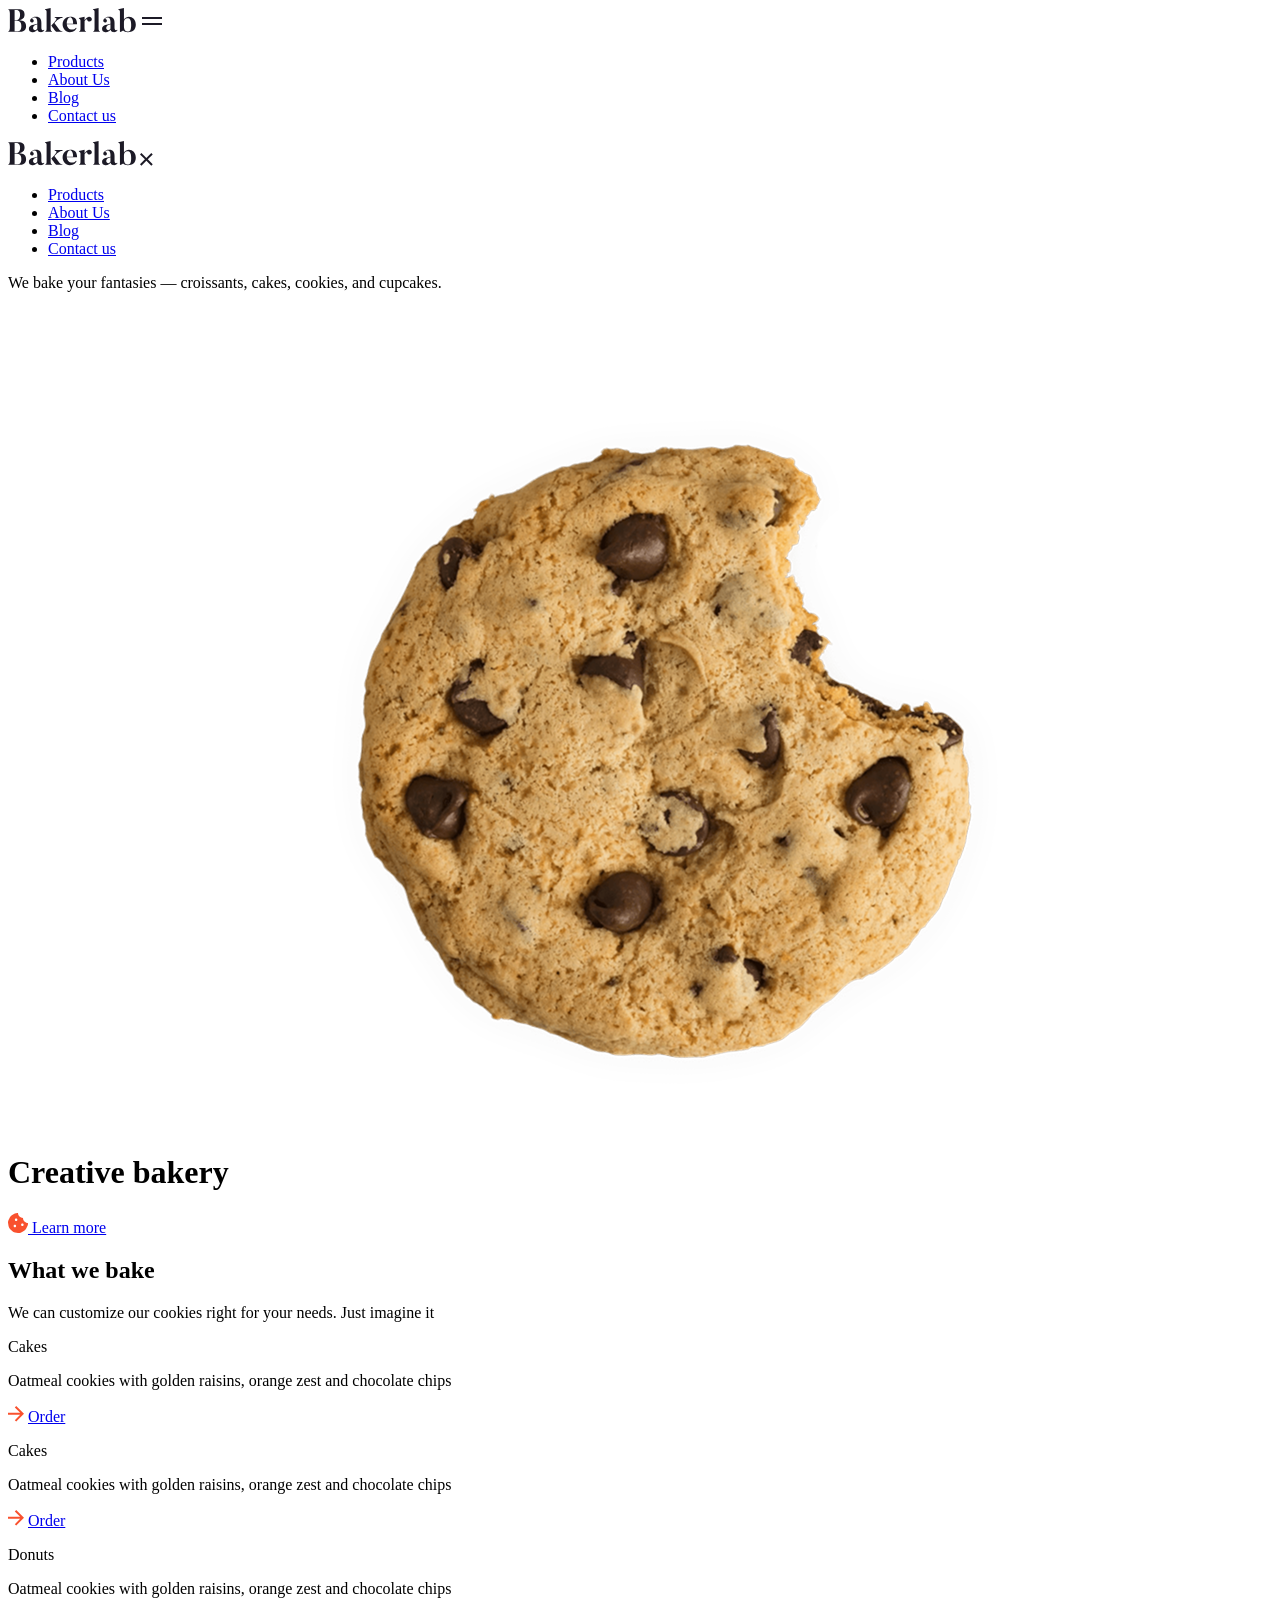
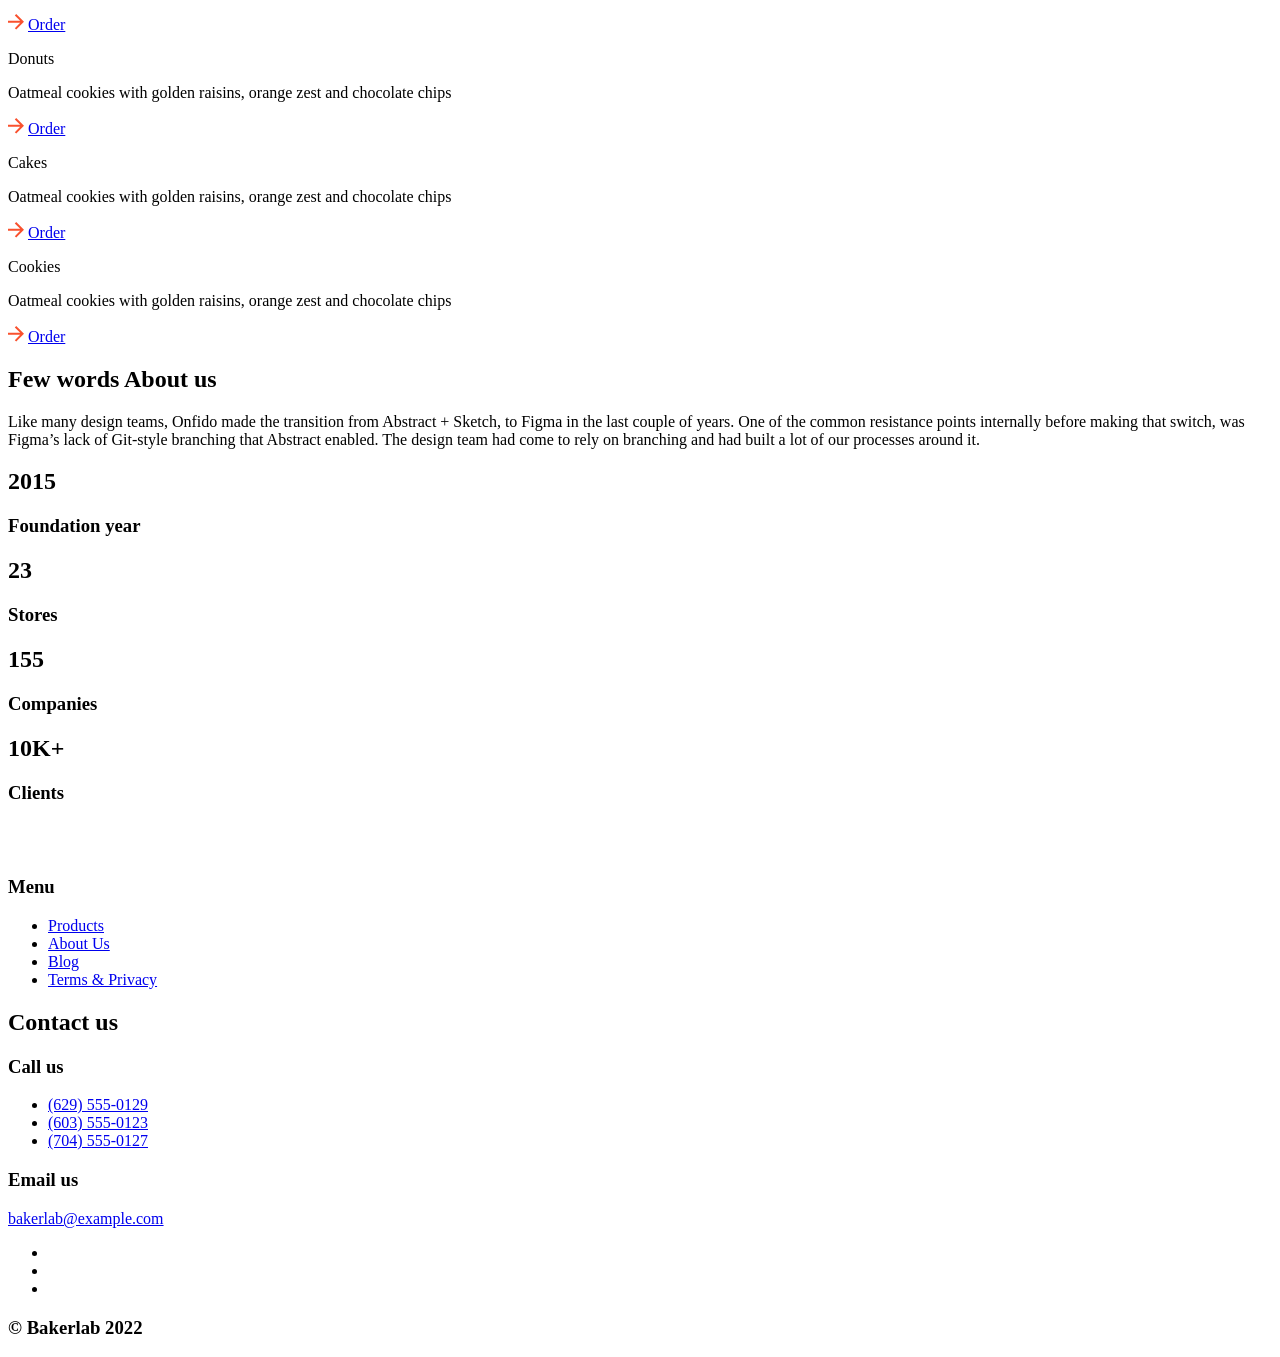
==== index.html @ 217f1217 "definitive solution 3" ====
<!doctype html>
<html lang="en">
  <head>
    <meta charset="UTF-8" />
    <meta
      name="viewport"
      content="width=device-width, initial-scale=1.0"
    />
    <script src="src/scripts/main.js"></script>
    <title>Creative Bakery</title>
    <link
      rel="stylesheet"
      href="src/styles/main.scss"
    />
    <link
      rel="icon"
      href="src/images/Icon-cookie.svg"
      type="image"
    />
    <link
      rel="preconnect"
      href="https://fonts.googleapis.com"
    />
    <link
      rel="preconnect"
      href="https://fonts.gstatic.com"
      crossorigin="anonymous"
    />
    <link
      href="https://fonts.googleapis.com/css2?family=Inter:ital,opsz,wght@0,14..32,100..900;1,14..32,100..900&family=Open+Sans:ital,wdth,wght@0,75..100,300..800;1,75..100,300..800&family=Poppins:ital,wght@0,100;0,200;0,300;0,400;0,500;0,600;0,700;0,800;0,900;1,100;1,200;1,300;1,400;1,500;1,600;1,700;1,800;1,900&family=Roboto:ital,wght@0,100..900;1,100..900&display=swap"
      rel="stylesheet"
    />
  </head>

  <body class="home body">
    <div class="top-bar top-bar--index">
      <header class="top-bar__header">
        <img
          class="top-bar__logo"
          src="src/images/Bakerlab.svg"
          alt="logo image"
        />
        <a href="#menu">
          <img
            class="top-bar__menu"
            src="src/images/Icon-menu.svg"
            alt="menu"
          />
        </a>
        <nav class="nav">
          <ul class="nav__list">
            <li class="nav__item">
              <a
                class="nav__link"
                href="#products"
              >
                Products
              </a>
            </li>
            <li class="nav__item">
              <a
                class="nav__link"
                href="#about"
              >
                About Us
              </a>
            </li>
            <li class="nav__item">
              <a
                class="nav__link"
                href="#products"
              >
                Blog
              </a>
            </li>
            <li class="nav__item nav__item--flex">
              <span class="nav__link-image"></span>

              <a
                class="nav__link nav__link--orange"
                href="#contact"
              >
                Contact us
              </a>
            </li>
          </ul>
        </nav>
      </header>
    </div>
    <aside
      class="menu page__menu"
      id="menu"
    >
      <div class="top-bar menu__top">
        <header class="top-bar__header">
          <img
            class="top-bar__logo"
            src="src/images/Bakerlab.svg"
            alt="logo"
          />
          <a
            class="menu__link"
            href="#"
          >
            <img
              class="top-bar__menu menu__icon-close"
              src="src/images/menuclose.svg"
              alt="menu close"
            />
          </a>
        </header>
      </div>
      <div class="menu__content">
        <nav class="menu__nav">
          <ul class="menu__list">
            <li class="menu__item">
              <a
                class="menu__link"
                href="#products"
              >
                Products
              </a>
            </li>
            <li class="menu__item">
              <a
                class="menu__link"
                href="#about"
              >
                About Us
              </a>
            </li>
            <li class="menu__item">
              <a
                class="menu__link"
                href="#"
              >
                Blog
              </a>
            </li>
            <li class="menu__item menu__item--flex">
              <span class="menu__link-image"></span>
              <a
                class="menu__link menu__link--orange"
                href="#contact"
              >
                Contact us
              </a>
            </li>
          </ul>
        </nav>
      </div>
    </aside>
    <div class="hero">
      <div class="hero__paragraph-container">
        <p class="hero__paragraph">
          We bake your fantasies — croissants, cakes, cookies, and cupcakes.
        </p>
      </div>

      <div class="hero__content">
        <h1 class="hero__title">
          Creative bakery
          <img
            class="hero__image"
            src="src/images/cookielogo.png"
            alt="cookie image"
          />
        </h1>
        <a
          href="#about"
          class="hero__button"
        >
          <img
            class="hero__image-button"
            src="src/images/Vector.svg"
            alt="cookie button"
          />
          Learn more
        </a>
      </div>
    </div>
    <main class="main">
      <section
        class="products"
        id="products"
      >
        <h2 class="products__title">What we bake</h2>
        <p class="products__paragraph">
          We can customize our cookies right for your needs. Just imagine it
        </p>
        <div class="products__content products__content--grid-1">
          <span class="products__image products__image--image-1"></span>
          <p class="products__type">Cakes</p>
          <p class="products__text">
            Oatmeal cookies with golden raisins, orange zest and chocolate chips
          </p>
          <div class="products__container-link">
            <img
              class="products__image-arrow"
              src="src/images/seta.svg"
              alt="arrow"
            />
            <a
              class="products__link products__link--orange"
              href="#"
            >
              Order
            </a>
          </div>
        </div>
        <div class="products__content products__content--grid-2">
          <span class="products__image products__image--image-2"></span>
          <p class="products__type">Cakes</p>
          <p class="products__text">
            Oatmeal cookies with golden raisins, orange zest and chocolate chips
          </p>
          <div class="products__container-link">
            <img
              class="products__image-arrow"
              src="src/images/seta.svg"
              alt="arrow"
            />
            <a
              class="products__link products__link--orange"
              href="#"
            >
              Order
            </a>
          </div>
        </div>
        <div class="products__content products__content--grid-3">
          <span class="products__image products__image--image-3"></span>
          <p class="products__type">Donuts</p>
          <p class="products__text">
            Oatmeal cookies with golden raisins, orange zest and chocolate chips
          </p>
          <div class="products__container-link">
            <img
              class="products__image-arrow"
              src="src/images/seta.svg"
              alt="arrow"
            />
            <a
              class="products__link products__link--orange"
              href="#"
            >
              Order
            </a>
          </div>
        </div>
        <div class="products__content products__content--grid-4">
          <span class="products__image products__image--image-4"></span>
          <p class="products__type">Donuts</p>
          <p class="products__text">
            Oatmeal cookies with golden raisins, orange zest and chocolate chips
          </p>
          <div class="products__container-link">
            <img
              class="products__image-arrow"
              src="src/images/seta.svg"
              alt="arrow"
            />
            <a
              class="products__link products__link--orange"
              href="#"
            >
              Order
            </a>
          </div>
        </div>
        <div class="products__content products__content--grid-5">
          <span class="products__image products__image--image-5"></span>
          <p class="products__type">Cakes</p>
          <p class="products__text">
            Oatmeal cookies with golden raisins, orange zest and chocolate chips
          </p>
          <div class="products__container-link">
            <img
              class="products__image-arrow"
              src="src/images/seta.svg"
              alt="arrow"
            />
            <a
              class="products__link products__link--orange"
              href="#"
            >
              Order
            </a>
          </div>
        </div>
        <div class="products__content products__content--grid-6">
          <span class="products__image products__image--image-6"></span>
          <p class="products__type">Cookies</p>
          <p class="products__text">
            Oatmeal cookies with golden raisins, orange zest and chocolate chips
          </p>
          <div class="products__container-link">
            <img
              class="products__image-arrow"
              src="src/images/seta.svg"
              alt="arrow"
            />
            <a
              class="products__link products__link--orange"
              href="#"
            >
              Order
            </a>
          </div>
        </div>
      </section>
      <section
        class="about"
        id="about"
      >
        <span class="about__image"></span>

        <h2 class="about__title">Few words About us</h2>
        <p class="about__paragraph">
          Like many design teams, Onfido made the transition from Abstract +
          Sketch, to Figma in the last couple of years. One of the common
          resistance points internally before making that switch, was Figma’s
          lack of Git-style branching that Abstract enabled. The design team had
          come to rely on branching and had built a lot of our processes around
          it.
        </p>

        <div class="about__content about__content--grid-1">
          <h2 class="about__info">2015</h2>
          <h3 class="about__info-text">Foundation year</h3>
        </div>
        <div class="about__content about__content--grid-2">
          <h2 class="about__info">23</h2>
          <h3 class="about__info-text">Stores</h3>
        </div>
        <div class="about__content about__content--grid-3">
          <h2 class="about__info">155</h2>
          <h3 class="about__info-text">Companies</h3>
        </div>
        <div class="about__content about__content--grid-4">
          <h2 class="about__info">10K+</h2>
          <h3 class="about__info-text about__info-text--margin">Clients</h3>
        </div>
      </section>
    </main>
    <div
      class="baseboard"
      id="contact"
    >
      <footer class="baseboard__footer">
        <img
          class="baseboard__image"
          src="src/images/footerlogo.svg"
          alt="footer logo"
        />
        <nav class="baseboard__nav baseboard__nav--margin-bottom-0">
          <h3 class="baseboard__nav-menu">Menu</h3>
          <ul class="baseboard__nav-list">
            <li class="baseboard__nav-item">
              <a
                class="baseboard__nav-link"
                href="#products"
              >
                Products
              </a>
            </li>
            <li class="baseboard__nav-item">
              <a
                class="baseboard__nav-link"
                href="#about"
              >
                About Us
              </a>
            </li>
            <li class="baseboard__nav-item">
              <a
                class="baseboard__nav-link"
                href="#"
              >
                Blog
              </a>
            </li>
            <li class="baseboard__nav-item">
              <a
                class="baseboard__nav-link"
                href="#"
              >
                Terms & Privacy
              </a>
            </li>
          </ul>
        </nav>
        <h2 class="baseboard__title baseboard__title--margin-top">
          Contact us
        </h2>
        <nav
          class="baseboard__nav baseboard__nav--margin-bottom baseboard__nav--grid"
        >
          <h3 class="baseboard__nav-menu">Call us</h3>
          <ul class="baseboard__nav-list">
            <li class="baseboard__nav-item">
              <a
                class="baseboard__nav-link"
                href="tel:(629) 555-0129"
              >
                (629) 555-0129
              </a>
            </li>
            <li class="baseboard__nav-item">
              <a
                class="baseboard__nav-link"
                href="tel:(603) 555-0123"
              >
                (603) 555-0123
              </a>
            </li>
            <li class="baseboard__nav-item">
              <a
                class="baseboard__nav-link"
                href="tel:(704) 555-0127"
              >
                (704) 555-0127
              </a>
            </li>
          </ul>
        </nav>
        <div class="baseboard__nav-contact">
          <h3 class="baseboard__nav-menu baseboard__nav-email">Email us</h3>
          <a
            class="baseboard__nav-contact-email"
            href="mailto:bakerlab@example.com"
          >
            bakerlab@example.com
          </a>
        </div>
        <nav class="baseboard__nav-socialmedia">
          <ul class="baseboard__nav-socialmedia-list">
            <li class="baseboard__nav-socialmedia-item">
              <a
                class="baseboard__nav-socialmedia-image baseboard__nav-socialmedia-image--facebook"
                href="https://facebook.com/"
                target="_blank"
              ></a>
            </li>
            <li class="baseboard__nav-socialmedia-item">
              <a
                class="baseboard__nav-socialmedia-image baseboard__nav-socialmedia-image--instagram"
                href="https://www.instagram.com/"
                target="_blank"
              ></a>
            </li>
            <li class="baseboard__nav-socialmedia-item">
              <a
                class="baseboard__nav-socialmedia-image baseboard__nav-socialmedia-image--x"
                href="https://x.com/"
                target="_blank"
              ></a>
            </li>
          </ul>
        </nav>
        <h3 class="baseboard__title-info">© Bakerlab 2022</h3>
      </footer>
    </div>
  </body>
</html>
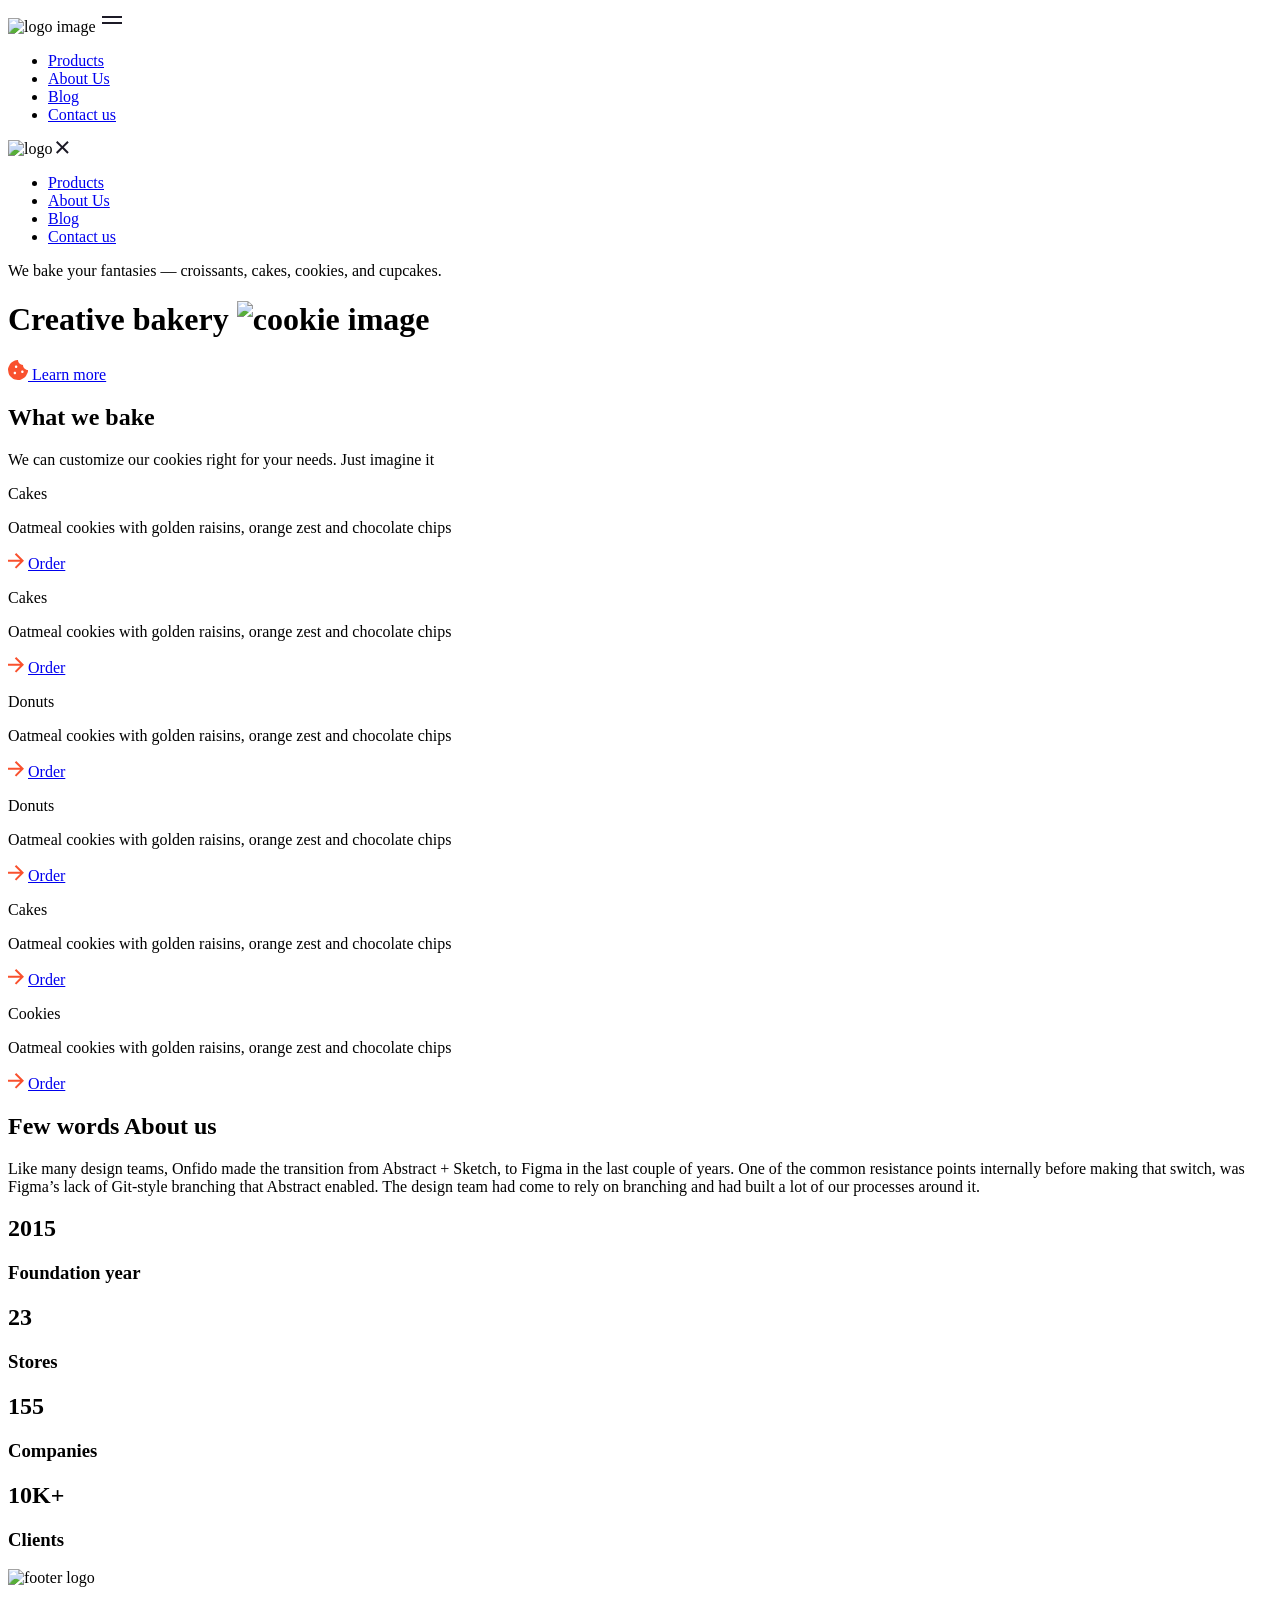
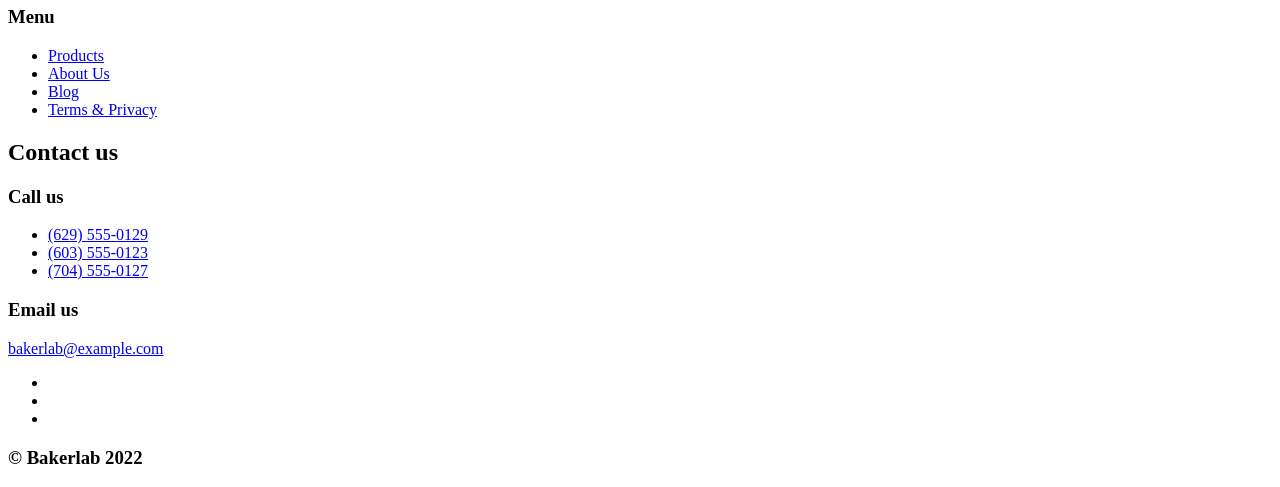
==== commit ffae70e7: "make build" ====
--- a/index.html
+++ b/index.html
@@ -9,12 +9,8 @@
     <script src="src/scripts/main.js"></script>
     <title>Creative Bakery</title>
     <link
-      rel="stylesheet"
-      href="src/styles/main.scss"
-    />
-    <link
       rel="icon"
-      href="src/images/Icon-cookie.svg"
+      href="/layout_creativeBakery/assets/Icon-cookie-DWaNDFKx.svg"
       type="image"
     />
     <link
@@ -30,6 +26,7 @@
       href="https://fonts.googleapis.com/css2?family=Inter:ital,opsz,wght@0,14..32,100..900;1,14..32,100..900&family=Open+Sans:ital,wdth,wght@0,75..100,300..800;1,75..100,300..800&family=Poppins:ital,wght@0,100;0,200;0,300;0,400;0,500;0,600;0,700;0,800;0,900;1,100;1,200;1,300;1,400;1,500;1,600;1,700;1,800;1,900&family=Roboto:ital,wght@0,100..900;1,100..900&display=swap"
       rel="stylesheet"
     />
+    <link rel="stylesheet" crossorigin href="/layout_creativeBakery/assets/index-BSrefjfy.css">
   </head>
 
   <body class="home body">
@@ -37,13 +34,13 @@
       <header class="top-bar__header">
         <img
           class="top-bar__logo"
-          src="src/images/Bakerlab.svg"
+          src="/layout_creativeBakery/assets/Bakerlab-GDFZ-Il_.svg"
           alt="logo image"
         />
         <a href="#menu">
           <img
             class="top-bar__menu"
-            src="src/images/Icon-menu.svg"
+            src="data:image/svg+xml,%3csvg%20width='24'%20height='24'%20viewBox='0%200%2024%2024'%20fill='none'%20xmlns='http://www.w3.org/2000/svg'%3e%3cpath%20d='M2%208H22V10H2V8ZM2%2014H22V16H2V14Z'%20fill='%231C1A26'/%3e%3c/svg%3e"
             alt="menu"
           />
         </a>
@@ -95,7 +92,7 @@
         <header class="top-bar__header">
           <img
             class="top-bar__logo"
-            src="src/images/Bakerlab.svg"
+            src="/layout_creativeBakery/assets/Bakerlab-GDFZ-Il_.svg"
             alt="logo"
           />
           <a
@@ -104,7 +101,7 @@
           >
             <img
               class="top-bar__menu menu__icon-close"
-              src="src/images/menuclose.svg"
+              src="data:image/svg+xml,%3csvg%20width='13'%20height='13'%20viewBox='0%200%2013%2013'%20fill='none'%20xmlns='http://www.w3.org/2000/svg'%3e%3cpath%20d='M6.364%204.95L11.314%200L12.728%201.414L7.778%206.364L12.728%2011.314L11.314%2012.728L6.364%207.778L1.414%2012.728L0%2011.314L4.95%206.364L0%201.414L1.414%200L6.364%204.95Z'%20fill='%231C1A26'/%3e%3c/svg%3e"
               alt="menu close"
             />
           </a>
@@ -162,7 +159,7 @@
           Creative bakery
           <img
             class="hero__image"
-            src="src/images/cookielogo.png"
+            src="/layout_creativeBakery/assets/cookielogo-BnyUDbXl.png"
             alt="cookie image"
           />
         </h1>
@@ -172,7 +169,7 @@
         >
           <img
             class="hero__image-button"
-            src="src/images/Vector.svg"
+            src="data:image/svg+xml,%3csvg%20width='20'%20height='20'%20viewBox='0%200%2020%2020'%20fill='none'%20xmlns='http://www.w3.org/2000/svg'%3e%3cpath%20d='M19.9422%209.99259C17.209%209.95939%2015.002%207.73912%2015.002%204.99816C12.261%204.99816%2010.041%202.79156%2010.0074%200.0588002C8.94261%20-0.102915%207.85394%200.0705187%206.8934%200.559572L4.19302%201.93533C3.22092%202.43072%202.43068%203.22123%201.93561%204.19349L0.564523%206.88406C0.0679844%207.85879%20-0.107312%208.96566%200.0637442%2010.0461L0.535617%2013.0253C0.706504%2014.1047%201.21462%2015.1023%201.98717%2015.8753L4.12662%2018.0143C4.89673%2018.7847%205.89098%2019.2914%206.96684%2019.4619L9.96331%2019.9365C11.0379%2020.1069%2012.1391%2019.9322%2013.109%2019.4381L15.8094%2018.0627C16.7814%2017.5672%2017.5716%2016.7768%2018.0668%2015.8046L19.4379%2013.114C19.9285%2012.1515%2020.1023%2011.0602%2019.9422%209.99259ZM6.87504%2014.3745C6.18481%2014.3745%205.62505%2013.8148%205.62505%2013.1246C5.62505%2012.4343%206.18481%2011.8746%206.87504%2011.8746C7.56527%2011.8746%208.12503%2012.4343%208.12503%2013.1246C8.12503%2013.8148%207.56527%2014.3745%206.87504%2014.3745ZM8.12503%208.12466C7.4348%208.12466%206.87504%207.56491%206.87504%206.87468C6.87504%206.18446%207.4348%205.62471%208.12503%205.62471C8.81526%205.62471%209.37503%206.18446%209.37503%206.87468C9.37503%207.56491%208.81526%208.12466%208.12503%208.12466ZM14.375%2013.1246C13.6848%2013.1246%2013.125%2012.5648%2013.125%2011.8746C13.125%2011.1844%2013.6848%2010.6246%2014.375%2010.6246C15.0652%2010.6246%2015.625%2011.1844%2015.625%2011.8746C15.625%2012.5648%2015.0652%2013.1246%2014.375%2013.1246Z'%20fill='%23F9512E'/%3e%3c/svg%3e"
             alt="cookie button"
           />
           Learn more
@@ -197,7 +194,7 @@
           <div class="products__container-link">
             <img
               class="products__image-arrow"
-              src="src/images/seta.svg"
+              src="data:image/svg+xml,%3csvg%20width='16'%20height='16'%20viewBox='0%200%2016%2016'%20fill='none'%20xmlns='http://www.w3.org/2000/svg'%3e%3cpath%20d='M12.172%206.778L6.808%201.414L8.222%200L16%207.778L8.222%2015.556L6.808%2014.142L12.172%208.778H0V6.778H12.172Z'%20fill='%23F9512E'/%3e%3c/svg%3e"
               alt="arrow"
             />
             <a
@@ -217,7 +214,7 @@
           <div class="products__container-link">
             <img
               class="products__image-arrow"
-              src="src/images/seta.svg"
+              src="data:image/svg+xml,%3csvg%20width='16'%20height='16'%20viewBox='0%200%2016%2016'%20fill='none'%20xmlns='http://www.w3.org/2000/svg'%3e%3cpath%20d='M12.172%206.778L6.808%201.414L8.222%200L16%207.778L8.222%2015.556L6.808%2014.142L12.172%208.778H0V6.778H12.172Z'%20fill='%23F9512E'/%3e%3c/svg%3e"
               alt="arrow"
             />
             <a
@@ -237,7 +234,7 @@
           <div class="products__container-link">
             <img
               class="products__image-arrow"
-              src="src/images/seta.svg"
+              src="data:image/svg+xml,%3csvg%20width='16'%20height='16'%20viewBox='0%200%2016%2016'%20fill='none'%20xmlns='http://www.w3.org/2000/svg'%3e%3cpath%20d='M12.172%206.778L6.808%201.414L8.222%200L16%207.778L8.222%2015.556L6.808%2014.142L12.172%208.778H0V6.778H12.172Z'%20fill='%23F9512E'/%3e%3c/svg%3e"
               alt="arrow"
             />
             <a
@@ -257,7 +254,7 @@
           <div class="products__container-link">
             <img
               class="products__image-arrow"
-              src="src/images/seta.svg"
+              src="data:image/svg+xml,%3csvg%20width='16'%20height='16'%20viewBox='0%200%2016%2016'%20fill='none'%20xmlns='http://www.w3.org/2000/svg'%3e%3cpath%20d='M12.172%206.778L6.808%201.414L8.222%200L16%207.778L8.222%2015.556L6.808%2014.142L12.172%208.778H0V6.778H12.172Z'%20fill='%23F9512E'/%3e%3c/svg%3e"
               alt="arrow"
             />
             <a
@@ -277,7 +274,7 @@
           <div class="products__container-link">
             <img
               class="products__image-arrow"
-              src="src/images/seta.svg"
+              src="data:image/svg+xml,%3csvg%20width='16'%20height='16'%20viewBox='0%200%2016%2016'%20fill='none'%20xmlns='http://www.w3.org/2000/svg'%3e%3cpath%20d='M12.172%206.778L6.808%201.414L8.222%200L16%207.778L8.222%2015.556L6.808%2014.142L12.172%208.778H0V6.778H12.172Z'%20fill='%23F9512E'/%3e%3c/svg%3e"
               alt="arrow"
             />
             <a
@@ -297,7 +294,7 @@
           <div class="products__container-link">
             <img
               class="products__image-arrow"
-              src="src/images/seta.svg"
+              src="data:image/svg+xml,%3csvg%20width='16'%20height='16'%20viewBox='0%200%2016%2016'%20fill='none'%20xmlns='http://www.w3.org/2000/svg'%3e%3cpath%20d='M12.172%206.778L6.808%201.414L8.222%200L16%207.778L8.222%2015.556L6.808%2014.142L12.172%208.778H0V6.778H12.172Z'%20fill='%23F9512E'/%3e%3c/svg%3e"
               alt="arrow"
             />
             <a
@@ -350,7 +347,7 @@
       <footer class="baseboard__footer">
         <img
           class="baseboard__image"
-          src="src/images/footerlogo.svg"
+          src="/layout_creativeBakery/assets/footerlogo-DFEqvRAe.svg"
           alt="footer logo"
         />
         <nav class="baseboard__nav baseboard__nav--margin-bottom-0">
